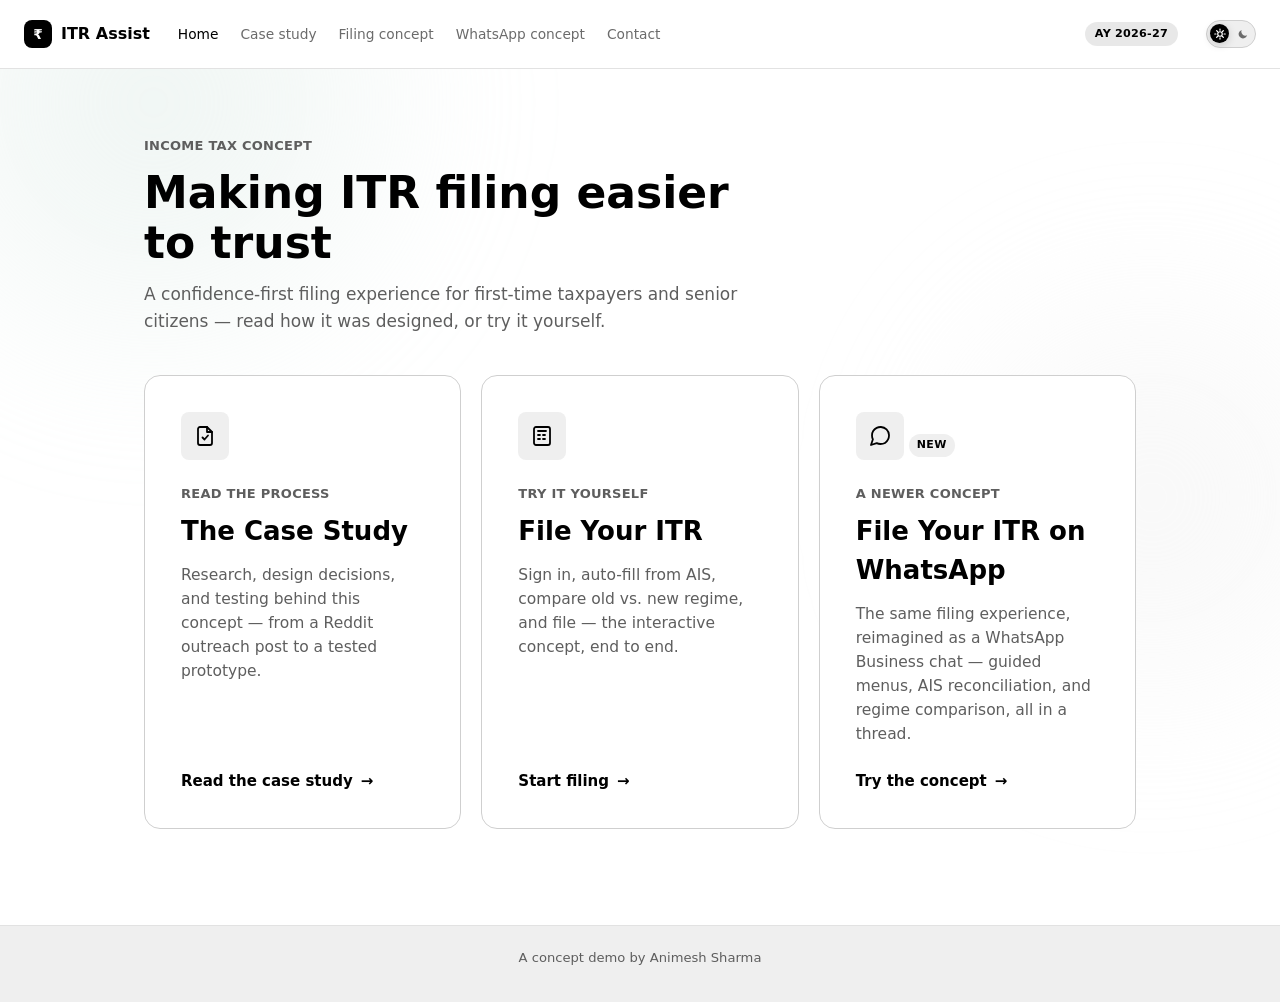
==== index.html @ 378cfa12 "Darken light-mode --soft so secondary text clears WCAG AA The light theme's --soft was #afafaf, givi" ====
<!doctype html>
<html lang="en">
  <head>
    <!-- Google tag (gtag.js) -->
    <script async src="https://www.googletagmanager.com/gtag/js?id=G-3SREKDHMC2"></script>
    <script>
      window.dataLayer = window.dataLayer || [];
      function gtag(){dataLayer.push(arguments);}
      gtag('js', new Date());
      gtag('config', 'G-3SREKDHMC2');
    </script>

    <meta charset="UTF-8" />
    <link rel="icon" href="/icon.png" type="image/png" />
    <meta name="viewport" content="width=device-width, initial-scale=1.0" />
    <meta name="description" content="ITR Assist — an Income Tax filing concept. Read the case study, or try the interactive filing demo." />
    <title>ITR Assist — Income Tax concept</title>
    <link rel="canonical" href="https://itrdemo.com/" />
    <meta property="og:type" content="website" />
    <meta property="og:title" content="ITR Assist — Income Tax concept" />
    <meta property="og:description" content="An Income Tax filing concept. Read the case study, or try the interactive filing demo." />
    <meta property="og:url" content="https://itrdemo.com/" />
    <meta property="og:image" content="https://itrdemo.com/icon.png" />
    <meta property="og:image:width" content="637" />
    <meta property="og:image:height" content="637" />

    <link rel="stylesheet" href="income-tax-demo.css?v=33" />
    <script>
      (function () {
        var saved = localStorage.getItem("itr-demo-theme");
        var theme = saved || (window.matchMedia("(prefers-color-scheme: dark)").matches ? "dark" : "light");
        if (theme === "dark") document.documentElement.setAttribute("data-theme", "dark");
      })();
    </script>
    <style>
      .landing-shell {
        width: 100%;
        flex: 1;
        max-width: 1040px;
        margin: 0 auto;
        padding: 64px 24px 96px;
        box-sizing: border-box;
      }
      .landing-intro {
        max-width: 620px;
        margin: 0 0 40px;
      }
      .landing-eyebrow {
        display: inline-block;
        font-size: 13px;
        font-weight: 600;
        letter-spacing: 0.02em;
        text-transform: uppercase;
        color: var(--muted);
        margin-bottom: 12px;
      }
      .landing-heading {
        font-size: clamp(32px, 4vw, 44px);
        line-height: 1.15;
        font-weight: 700;
        margin: 0 0 12px;
        color: var(--text);
      }
      .landing-body {
        font-size: 17px;
        line-height: 1.6;
        color: var(--muted);
        margin: 0;
      }
      .landing-grid {
        display: grid;
        grid-template-columns: 1fr 1fr 1fr;
        gap: 20px;
      }
      .landing-card-badge {
        display: inline-block;
        font-size: 11px;
        font-weight: 700;
        letter-spacing: 0.03em;
        text-transform: uppercase;
        color: var(--primary);
        background: var(--surface-2);
        padding: 3px 8px;
        border-radius: 999px;
        margin-bottom: 10px;
      }
      .landing-card {
        display: flex;
        flex-direction: column;
        justify-content: space-between;
        min-height: 320px;
        padding: 36px;
        border-radius: var(--radius-lg);
        border: 1.5px solid var(--border-strong);
        background: var(--surface);
        text-decoration: none;
        color: inherit;
        transition: transform 0.15s ease, border-color 0.15s ease, box-shadow 0.15s ease;
      }
      .landing-card:hover,
      .landing-card:focus-visible {
        transform: translateY(-2px);
        border-color: var(--primary);
        box-shadow: var(--shadow-1);
      }
      .landing-card-icon {
        display: inline-flex;
        align-items: center;
        justify-content: center;
        width: 48px;
        height: 48px;
        border-radius: var(--radius-md);
        background: var(--surface-2);
        color: var(--text);
        margin-bottom: 24px;
      }
      .landing-card-eyebrow {
        font-size: 13px;
        font-weight: 600;
        letter-spacing: 0.02em;
        text-transform: uppercase;
        color: var(--muted);
        margin: 0 0 8px;
      }
      .landing-card-title {
        font-size: 26px;
        font-weight: 700;
        margin: 0 0 12px;
        color: var(--text);
      }
      .landing-card-desc {
        font-size: 15.5px;
        line-height: 1.55;
        color: var(--muted);
        margin: 0 0 24px;
      }
      .landing-card-cta {
        display: inline-flex;
        align-items: center;
        gap: 8px;
        font-weight: 600;
        font-size: 15px;
        color: var(--text);
      }
      @media (max-width: 940px) {
        .landing-grid {
          grid-template-columns: 1fr 1fr;
        }
      }
      @media (max-width: 720px) {
        .landing-grid {
          grid-template-columns: 1fr;
        }
        .landing-shell {
          padding: 40px 20px 64px;
        }
      }
    </style>
  </head>
  <body>
    <a class="skip-link" href="#main-content">Skip to main content</a>
    <div class="ambient-field" aria-hidden="true">
      <span class="ambient-glow ambient-glow-a"></span>
      <span class="ambient-glow ambient-glow-b"></span>
    </div>

    <header class="site-header">
      <div class="site-header-inner">
        <span class="site-brand"><span class="site-brand-mark">₹</span>ITR Assist</span>
        <nav class="site-nav" aria-label="Primary">
          <a class="site-nav-link is-active" href="index.html">Home</a>
          <a class="site-nav-link" href="case-study.html">Case study</a>
          <a class="site-nav-link" href="filing.html">Filing concept</a>
          <a class="site-nav-link" href="whatsapp.html">WhatsApp concept</a>
          <a class="site-nav-link" href="mailto:animeshsharma23191@gmail.com">Contact</a>
        </nav>
        <span class="demo-ay-badge">AY 2026-27</span>
        <button type="button" class="theme-toggle" id="theme-toggle" aria-label="Switch to dark mode" aria-pressed="false">
          <span class="theme-toggle-track" aria-hidden="true">
            <span class="theme-toggle-icon theme-toggle-icon-sun"><svg viewBox="0 0 16 16" fill="none" stroke="currentColor" stroke-width="1.6" stroke-linecap="round"><circle cx="8" cy="8" r="3"></circle><path d="M8 1.3v1.6M8 13.1v1.6M2.6 8H1M15 8h-1.6M3.5 3.5l1.2 1.2M11.3 11.3l1.2 1.2M3.5 12.5l1.2-1.2M11.3 4.7l1.2-1.2"></path></svg></span>
            <span class="theme-toggle-icon theme-toggle-icon-moon"><svg viewBox="0 0 16 16" fill="currentColor"><path d="M13.5 9.8A5.6 5.6 0 0 1 6.2 2.5a5.8 5.8 0 1 0 7.3 7.3Z"></path></svg></span>
            <span class="theme-toggle-thumb"></span>
          </span>
        </button>
      </div>
    </header>

    <main id="main-content" class="site-main landing-shell">
      <div class="landing-intro">
        <span class="landing-eyebrow">Income Tax concept</span>
        <h1 class="landing-heading">Making ITR filing easier to trust</h1>
        <p class="landing-body">A confidence-first filing experience for first-time taxpayers and senior citizens — read how it was designed, or try it yourself.</p>
      </div>

      <div class="landing-grid">
        <a class="landing-card" href="case-study.html">
          <div>
            <span class="landing-card-icon" aria-hidden="true">
              <svg width="24" height="24" viewBox="0 0 24 24" fill="none" stroke="currentColor" stroke-width="1.8" stroke-linecap="round" stroke-linejoin="round"><path d="M14 3H7a2 2 0 0 0-2 2v14a2 2 0 0 0 2 2h10a2 2 0 0 0 2-2V8z"></path><path d="M14 3v5h5"></path><path d="M9.5 13.5l2 2 3.5-4"></path></svg>
            </span>
            <p class="landing-card-eyebrow">Read the process</p>
            <h2 class="landing-card-title">The Case Study</h2>
            <p class="landing-card-desc">Research, design decisions, and testing behind this concept — from a Reddit outreach post to a tested prototype.</p>
          </div>
          <span class="landing-card-cta">Read the case study <span aria-hidden="true">→</span></span>
        </a>

        <a class="landing-card" href="filing.html">
          <div>
            <span class="landing-card-icon" aria-hidden="true">
              <svg width="24" height="24" viewBox="0 0 24 24" fill="none" stroke="currentColor" stroke-width="1.8" stroke-linecap="round" stroke-linejoin="round"><rect x="4" y="3" width="16" height="18" rx="2"></rect><path d="M8 7h8M8 11h2m3 0h2m-7 4h2m3 0h2"></path></svg>
            </span>
            <p class="landing-card-eyebrow">Try it yourself</p>
            <h2 class="landing-card-title">File Your ITR</h2>
            <p class="landing-card-desc">Sign in, auto-fill from AIS, compare old vs. new regime, and file — the interactive concept, end to end.</p>
          </div>
          <span class="landing-card-cta">Start filing <span aria-hidden="true">→</span></span>
        </a>

        <a class="landing-card" href="whatsapp.html">
          <div>
            <span class="landing-card-icon" aria-hidden="true">
              <svg width="24" height="24" viewBox="0 0 24 24" fill="none" stroke="currentColor" stroke-width="1.8" stroke-linecap="round" stroke-linejoin="round"><path d="M21 11.5a8.38 8.38 0 0 1-.9 3.8 8.5 8.5 0 0 1-7.6 4.7 8.38 8.38 0 0 1-3.8-.9L3 21l1.9-5.7a8.38 8.38 0 0 1-.9-3.8 8.5 8.5 0 0 1 4.7-7.6 8.38 8.38 0 0 1 3.8-.9h.5a8.48 8.48 0 0 1 8 8v.5z"></path></svg>
            </span>
            <span class="landing-card-badge">New</span>
            <p class="landing-card-eyebrow">A newer concept</p>
            <h2 class="landing-card-title">File Your ITR on WhatsApp</h2>
            <p class="landing-card-desc">The same filing experience, reimagined as a WhatsApp Business chat — guided menus, AIS reconciliation, and regime comparison, all in a thread.</p>
          </div>
          <span class="landing-card-cta">Try the concept <span aria-hidden="true">→</span></span>
        </a>
      </div>
    </main>

    <footer class="site-footer">
      <p class="site-footer-inner">A concept demo by Animesh Sharma</p>
    </footer>

    <script src="scripts/theme-toggle.js" defer></script>
  </body>
</html>
---- income-tax-demo.css ----
:root {
  /* Uber design system — light (canvas) */
  --bg: #ffffff;
  --surface: #ffffff;
  --surface-2: #efefef;
  --surface-3: #f3f3f3;
  --text: #000000;
  --muted: #5e5e5e;
  /* Secondary label text. Was #afafaf, which read at 1.9-2.2:1 on --surface
     and --surface-2 — under half of WCAG AA. #6b6b6b clears AA on both
     (4.6:1 and 5.4:1), matching what dark mode's --soft already did. */
  --soft: #6b6b6b;
  --border: #e2e2e2;
  --border-strong: #cfcfcf;
  --primary: #000000;
  --primary-dark: #282828;
  --on-primary: #ffffff;
  --success: #0f8a4f;
  --success-bg: #e5f4ea;
  --on-success: #ffffff;
  --danger: #c0392b;
  --danger-bg: #fbeceb;
  --attention: #000000;
  --attention-bg: #f3f3f3;
  --link: #0000ee;
  /* Shared signal color for the interactive concept pages (case study + filing) —
     kept distinct from the monochrome --primary used by the landing page's own chrome. */
  --accent: #1f5c52;
  --accent-ink: #f1f7f4;
  --accent-soft: #dceae5;
  --attn: #8a611a;
  --attn-soft: #f1e4c7;
  --radius-lg: 16px;
  --radius-md: 8px;
  --radius-pill: 999px;
  --radius-pill-tab: 36px;
  --shadow-1: 0 4px 16px rgba(0, 0, 0, 0.12);
  --shadow-2: 0 4px 16px rgba(0, 0, 0, 0.16);
  --shadow-3: 0 2px 8px rgba(0, 0, 0, 0.16);
  --shadow: var(--shadow-2);
  --font-sans: Inter, ui-sans-serif, system-ui, -apple-system, "Segoe UI", sans-serif;
  --font-mono: ui-monospace, "SF Mono", "IBM Plex Mono", Menlo, Consolas, monospace;
}

:root[data-theme="dark"] {
  /* Polarity-flip: ink becomes the canvas, canvas becomes the ink */
  --bg: #000000;
  --surface: #000000;
  --surface-2: #1a1a1a;
  --surface-3: #222222;
  --text: #ffffff;
  --muted: #afafaf;
  --soft: #7a7a7a;
  --border: #686868;
  --border-strong: #787878;
  --primary: #ffffff;
  --primary-dark: #e2e2e2;
  --on-primary: #000000;
  --success: #3ddc84;
  --success-bg: rgba(61, 220, 132, 0.14);
  --on-success: #06301a;
  --danger: #ff6b6b;
  --danger-bg: rgba(255, 107, 107, 0.14);
  --attention: #ffffff;
  --attention-bg: #222222;
  --link: #7fa0ff;
  --accent: #57b79c;
  --accent-ink: #08120f;
  --accent-soft: rgba(87, 183, 156, 0.14);
  --attn: #dfae58;
  --attn-soft: rgba(223, 174, 88, 0.14);
  --shadow-1: 0 4px 16px rgba(0, 0, 0, 0.5);
  --shadow-2: 0 4px 16px rgba(0, 0, 0, 0.6);
  --shadow-3: 0 2px 8px rgba(0, 0, 0, 0.6);
  --shadow: var(--shadow-2);
}

.demo-heading,
.demo-eyebrow,
h1,
h2,
h3 {
  font-feature-settings: "ss01" 1;
}

* {
  box-sizing: border-box;
}

html,
body {
  min-height: 100%;
}

body {
  display: flex;
  flex-direction: column;
  min-height: 100vh;
  margin: 0;
  background: var(--bg);
  color: var(--text);
  font-family: var(--font-sans);
  line-height: 1.5;
}

.site-main {
  flex: 1 0 auto;
  width: 100%;
}

.site-footer {
  flex-shrink: 0;
}

a {
  color: var(--link);
  text-decoration: none;
}

a:hover,
a:focus-visible {
  text-decoration: underline;
}

/* Ambient background — one shared, quiet drifting-glow treatment used behind every
   content page, so the site reads as one thing instead of three different backgrounds. */
.ambient-field {
  position: fixed;
  inset: 0;
  z-index: -1;
  overflow: hidden;
  pointer-events: none;
}

.ambient-glow {
  position: absolute;
  border-radius: 50%;
  filter: blur(60px);
  opacity: 0.5;
}

.ambient-glow-a {
  width: 52vw;
  height: 52vw;
  left: -14vw;
  top: -18vw;
  background: radial-gradient(circle, var(--accent-soft) 0%, transparent 70%);
  animation: ambient-drift-a 34s ease-in-out infinite;
}

.ambient-glow-b {
  width: 44vw;
  height: 44vw;
  right: -12vw;
  top: 24vh;
  background: radial-gradient(circle, var(--surface-2) 0%, transparent 70%);
  animation: ambient-drift-b 40s ease-in-out infinite;
}

@keyframes ambient-drift-a {
  0%,
  100% {
    transform: translate(0, 0) scale(1);
  }
  50% {
    transform: translate(3vw, 4vw) scale(1.08);
  }
}

@keyframes ambient-drift-b {
  0%,
  100% {
    transform: translate(0, 0) scale(1);
  }
  50% {
    transform: translate(-3vw, -3vw) scale(1.05);
  }
}

@media (prefers-reduced-motion: reduce) {
  .ambient-glow {
    animation: none;
  }
}

/* Site header — the simulated product's own chrome */
.site-header {
  position: sticky;
  top: 0;
  z-index: 20;
  border-bottom: 1px solid var(--border);
  background: var(--surface);
}

.site-header-inner {
  display: flex;
  align-items: center;
  justify-content: space-between;
  gap: 28px;
  padding: 20px 24px;
}

.site-brand {
  display: flex;
  flex-shrink: 0;
  align-items: center;
  gap: 9px;
  color: var(--text);
  font-size: 1rem;
  font-weight: 700;
}

.site-brand-mark {
  display: flex;
  align-items: center;
  justify-content: center;
  width: 28px;
  height: 28px;
  border-radius: 8px;
  background: var(--primary);
  color: var(--on-primary);
  font-size: 0.85rem;
  font-weight: 700;
}

.site-nav {
  display: flex;
  flex: 1;
  gap: 22px;
}

.site-nav-link {
  color: var(--soft);
  font-size: 0.86rem;
  font-weight: 500;
}

.site-nav-link.is-active {
  color: var(--text);
}

.demo-ay-badge {
  flex-shrink: 0;
  padding: 4px 10px;
  border-radius: 999px;
  background: color-mix(in srgb, var(--primary) 9%, transparent);
  color: var(--primary);
  font-size: 0.7rem;
  font-weight: 700;
  letter-spacing: 0.02em;
  white-space: nowrap;
}

.theme-toggle {
  /* Geometry has ONE free pair of numbers: the outer width and height. The
     thumb is derived from them, because the space it actually has to sit in is
     the height minus the border and padding on both sides. Hardcoding --thumb
     as a third independent number is what kept making it overhang the pill. */
  --toggle-w: 50px;
  --toggle-h: 28px;
  --toggle-border: 1.5px;
  --toggle-pad: 3px;
  --toggle-inset: calc(var(--toggle-border) + var(--toggle-pad));
  --track-w: calc(var(--toggle-w) - 2 * var(--toggle-inset));
  --thumb: calc(var(--toggle-h) - 2 * var(--toggle-inset));
  display: flex;
  flex-shrink: 0;
  align-items: center;
  width: var(--toggle-w);
  height: var(--toggle-h);
  padding: var(--toggle-pad);
  box-sizing: border-box;
  border: var(--toggle-border) solid var(--border-strong);
  border-radius: var(--radius-pill);
  background: var(--surface-2);
  cursor: pointer;
  transition: border-color 140ms ease, background 140ms ease;
}

.theme-toggle:hover,
.theme-toggle:focus-visible {
  border-color: var(--primary);
  outline: 0;
}

.theme-toggle-track {
  position: relative;
  display: flex;
  align-items: center;
  justify-content: space-between;
  width: 100%;
  height: 100%;
}

.theme-toggle-icon {
  position: relative;
  z-index: 1;
  display: flex;
  align-items: center;
  justify-content: center;
  width: var(--thumb);
  height: 100%;
  color: var(--soft);
  transition: color 140ms ease;
}

.theme-toggle-icon svg {
  width: 12px;
  height: 12px;
}

.theme-toggle-thumb {
  position: absolute;
  top: 0;
  left: 0;
  width: var(--thumb);
  height: var(--thumb);
  border-radius: 50%;
  background: var(--primary);
  box-shadow: var(--shadow-3);
  transition: transform 180ms ease, background 140ms ease;
}

/* Travel is the track's own width minus the thumb, so the thumb lands flush
   against the inside of the pill instead of past it. */
.theme-toggle[aria-pressed="true"] .theme-toggle-thumb {
  transform: translateX(calc(var(--track-w) - var(--thumb)));
}

.theme-toggle[aria-pressed="false"] .theme-toggle-icon-sun,
.theme-toggle[aria-pressed="true"] .theme-toggle-icon-moon {
  color: var(--on-primary);
}

/* Site header — responsive: collapse to fit narrow viewports so nothing
   (the toggle, Contact) gets pushed off-screen. Lost in an earlier cleanup
   pass and restored here. */
@media (max-width: 700px) {
  .site-nav-link:not(.is-active) {
    display: none;
  }
}

@media (max-width: 480px) {
  .site-header-inner {
    gap: 10px;
    padding: 12px 14px;
  }
  .site-nav {
    display: none;
  }
  .demo-ay-badge {
    padding: 4px 8px;
    font-size: 0.62rem;
  }
  .theme-toggle {
    --toggle-w: 44px;
    --toggle-h: 24px;
  }
  .theme-toggle-icon svg {
    width: 10px;
    height: 10px;
  }
}

/* Site footer */
.site-footer {
  border-top: 1px solid var(--border);
  background: var(--surface-2);
  padding: 22px 20px 34px;
}

.site-footer-inner {
  max-width: 1120px;
  margin: 0 auto;
  color: var(--muted);
  font-size: 0.82rem;
  text-align: center;
}

/* Skip link — shared across every page for keyboard/screen-reader users */
.skip-link {
  position: absolute;
  left: -9999px;
  top: 0;
  z-index: 100;
  padding: 10px 16px;
  border-radius: 0 0 var(--radius-md) 0;
  background: var(--primary);
  color: var(--on-primary);
  font-size: 0.85rem;
  font-weight: 600;
  text-decoration: none;
}

.skip-link:focus {
  left: 0;
}

/* Feedback form fields (whatsapp.html) */
.demo-input-row {
  display: grid;
  gap: 6px;
  margin-bottom: 14px;
}

.demo-input-row label {
  color: var(--muted);
  font-size: 0.78rem;
  font-weight: 500;
}

.demo-input-row input {
  min-height: 48px;
  padding: 0 14px;
  border: 1.5px solid var(--border-strong);
  border-radius: var(--radius-md);
  background: var(--surface);
  color: var(--text);
  font: inherit;
  font-size: 0.94rem;
}

.demo-input-row input:focus-visible {
  border-color: var(--primary);
  outline: 0;
}

.demo-input-row input.is-invalid {
  border-color: var(--attention);
}

/* Buttons — shared by the whatsapp.html feedback form */
.demo-btn {
  display: inline-flex;
  align-items: center;
  justify-content: center;
  width: 100%;
  min-height: 52px;
  padding: 0 20px;
  border: 1.5px solid var(--border-strong);
  border-radius: var(--radius-lg);
  background: var(--surface);
  color: var(--text);
  font: inherit;
  font-size: 0.96rem;
  font-weight: 700;
  cursor: pointer;
  transition: border-color 140ms ease, background 140ms ease, opacity 140ms ease, transform 140ms ease;
}

.demo-btn.is-primary {
  border-color: var(--primary);
  background: var(--primary);
  color: var(--on-primary);
}

.demo-btn.is-primary:hover,
.demo-btn.is-primary:focus-visible {
  background: var(--primary-dark);
  border-color: var(--primary-dark);
  outline: 0;
}

.demo-btn.is-quiet {
  border-color: transparent;
  background: transparent;
  color: var(--muted);
  font-weight: 500;
}

.demo-btn.is-quiet:hover,
.demo-btn.is-quiet:focus-visible {
  color: var(--primary);
  outline: 0;
}

.demo-btn:active {
  transform: scale(0.985);
}

.demo-btn:disabled {
  opacity: 0.5;
  cursor: not-allowed;
}

.demo-feedback {
  padding: 24px;
  border: 1px solid var(--border);
  border-radius: var(--radius-lg);
  background: var(--surface-2);
}

.demo-feedback-label {
  margin: 0 0 10px;
  font-size: 0.88rem;
  font-weight: 700;
}

.demo-feedback-label span {
  color: var(--soft);
  font-weight: 400;
}

.feedback-tags {
  display: flex;
  flex-wrap: wrap;
  gap: 8px;
  margin-bottom: 22px;
}

.feedback-tag {
  padding: 8px 16px;
  border: 1.5px solid var(--border-strong);
  border-radius: var(--radius-pill);
  background: var(--surface);
  color: var(--muted);
  font: inherit;
  font-size: 0.82rem;
  font-weight: 500;
  cursor: pointer;
  transition: border-color 140ms ease, background 140ms ease, color 140ms ease;
}

.feedback-tag:hover,
.feedback-tag:focus-visible {
  border-color: var(--primary);
  color: var(--text);
  outline: 0;
}

.feedback-tag.is-active {
  border-color: var(--primary);
  background: var(--primary);
  color: var(--on-primary);
}

.demo-feedback textarea {
  width: 100%;
  min-height: 96px;
  margin-bottom: 14px;
  padding: 12px 14px;
  border: 1.5px solid var(--border-strong);
  border-radius: var(--radius-md);
  background: var(--surface);
  color: var(--text);
  font: inherit;
  font-size: 0.9rem;
  resize: vertical;
}

.demo-feedback textarea:focus-visible {
  border-color: var(--primary);
  outline: 0;
}

.feedback-actions {
  display: flex;
  flex-wrap: wrap;
  gap: 10px;
}

.feedback-actions .demo-btn {
  width: auto;
  min-height: 44px;
  padding: 0 22px;
}

.demo-thanks {
  display: none;
  margin-top: 14px;
  padding: 12px 14px;
  border-radius: var(--radius-lg);
  background: var(--surface);
  color: var(--text);
  font-size: 0.86rem;
  font-weight: 500;
}

.demo-thanks.is-visible {
  display: block;
}
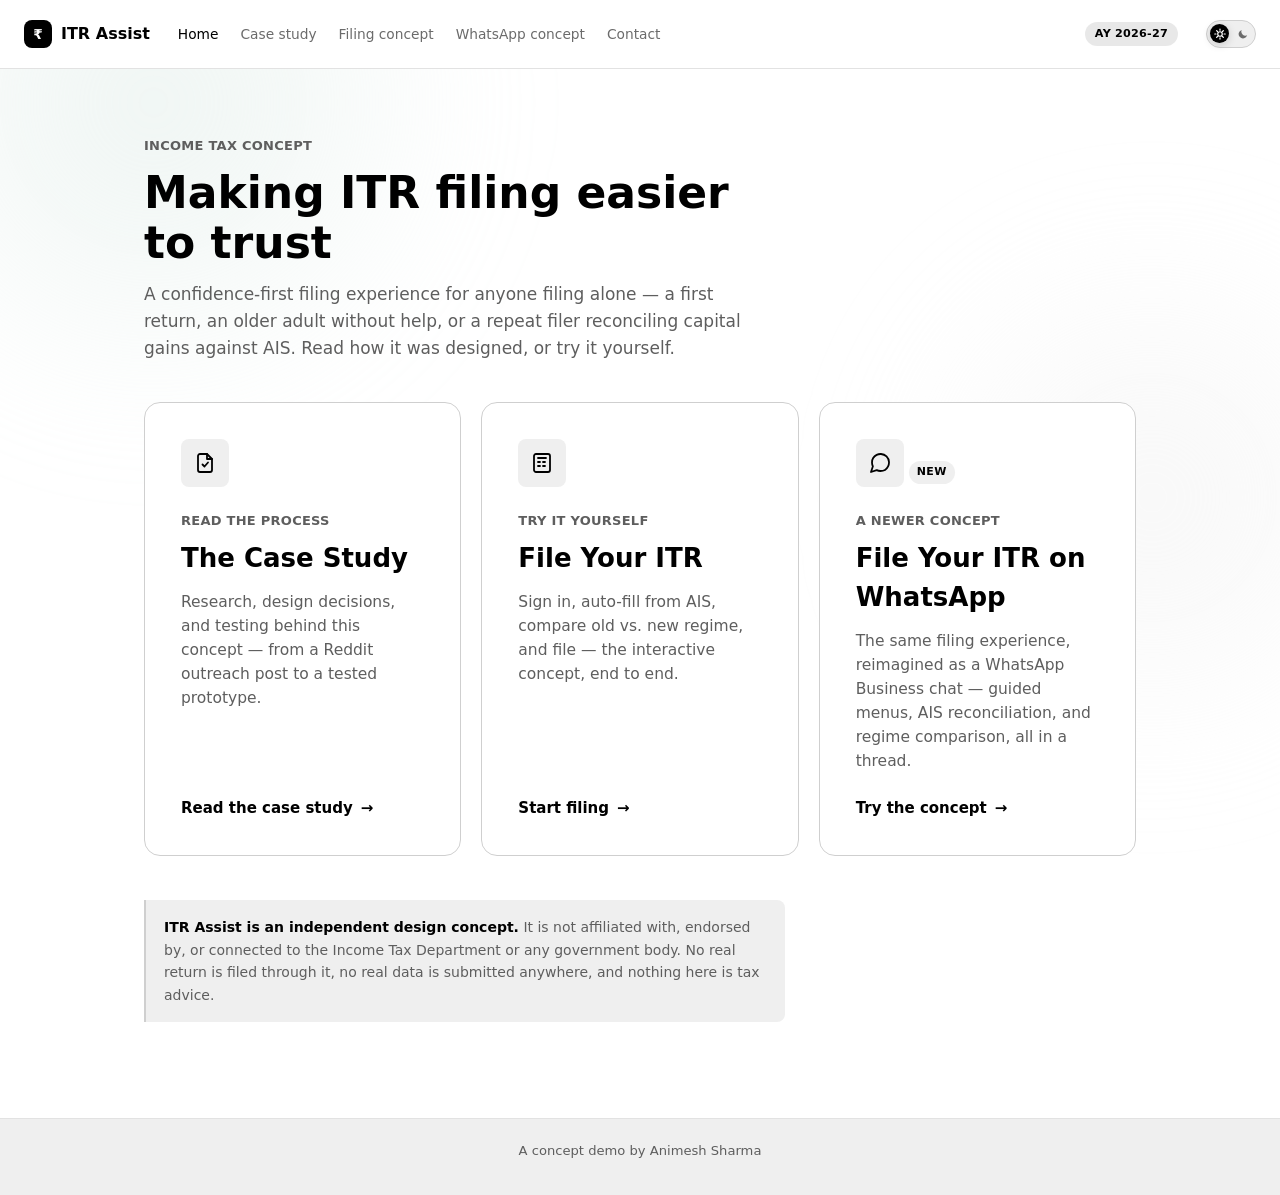
==== commit 33bbcb49: "Present the site as an independent concept, and sync the case study The case study had fallen behind" ====
--- a/index.html
+++ b/index.html
@@ -1,30 +1,27 @@
 <!doctype html>
 <html lang="en">
   <head>
-    <!-- Google tag (gtag.js) -->
-    <script async src="https://www.googletagmanager.com/gtag/js?id=G-3SREKDHMC2"></script>
-    <script>
-      window.dataLayer = window.dataLayer || [];
-      function gtag(){dataLayer.push(arguments);}
-      gtag('js', new Date());
-      gtag('config', 'G-3SREKDHMC2');
-    </script>
+    <!-- Google Analytics — shared include, see scripts/analytics.js -->
+    <script src="scripts/analytics.js" defer></script>
 
     <meta charset="UTF-8" />
     <link rel="icon" href="/icon.png" type="image/png" />
     <meta name="viewport" content="width=device-width, initial-scale=1.0" />
     <meta name="description" content="ITR Assist — an Income Tax filing concept. Read the case study, or try the interactive filing demo." />
     <title>ITR Assist — Income Tax concept</title>
-    <link rel="canonical" href="https://itrdemo.com/" />
-    <meta property="og:type" content="website" />
+    <link rel="canonical" href="https://www.itrdemo.com/" />
     <meta property="og:title" content="ITR Assist — Income Tax concept" />
     <meta property="og:description" content="An Income Tax filing concept. Read the case study, or try the interactive filing demo." />
-    <meta property="og:url" content="https://itrdemo.com/" />
-    <meta property="og:image" content="https://itrdemo.com/icon.png" />
-    <meta property="og:image:width" content="637" />
-    <meta property="og:image:height" content="637" />
-
-    <link rel="stylesheet" href="income-tax-demo.css?v=33" />
+    <meta property="og:url" content="https://www.itrdemo.com/" />
+    <meta property="og:type" content="website" />
+    <meta property="og:image" content="https://www.itrdemo.com/og-image.png" />
+    <meta property="og:image:width" content="1200" />
+    <meta property="og:image:height" content="630" />
+    <meta property="og:image:alt" content="ITR Assist concept — a live-updating estimated refund of ₹63,536 beside reconciled AIS entries." />
+    <meta name="twitter:card" content="summary_large_image" />
+    <meta name="twitter:image:alt" content="ITR Assist concept — a live-updating estimated refund of ₹63,536 beside reconciled AIS entries." />
+
+    <link rel="stylesheet" href="income-tax-demo.css?v=34" />
     <script>
       (function () {
         var saved = localStorage.getItem("itr-demo-theme");
@@ -140,6 +137,20 @@
         gap: 8px;
         font-weight: 600;
         font-size: 15px;
+        color: var(--text);
+      }
+      .landing-disclaimer {
+        max-width: 72ch;
+        margin: 44px 0 0;
+        padding: 16px 18px;
+        border-left: 2px solid var(--border-strong);
+        border-radius: 0 var(--radius-md) var(--radius-md) 0;
+        background: var(--surface-2);
+        color: var(--muted);
+        font-size: 14px;
+        line-height: 1.6;
+      }
+      .landing-disclaimer strong {
         color: var(--text);
       }
       @media (max-width: 940px) {
@@ -189,7 +200,7 @@
       <div class="landing-intro">
         <span class="landing-eyebrow">Income Tax concept</span>
         <h1 class="landing-heading">Making ITR filing easier to trust</h1>
-        <p class="landing-body">A confidence-first filing experience for first-time taxpayers and senior citizens — read how it was designed, or try it yourself.</p>
+        <p class="landing-body">A confidence-first filing experience for anyone filing alone — a first return, an older adult without help, or a repeat filer reconciling capital gains against AIS. Read how it was designed, or try it yourself.</p>
       </div>
 
       <div class="landing-grid">
@@ -230,6 +241,8 @@
           <span class="landing-card-cta">Try the concept <span aria-hidden="true">→</span></span>
         </a>
       </div>
+
+      <p class="landing-disclaimer"><strong>ITR Assist is an independent design concept.</strong> It is not affiliated with, endorsed by, or connected to the Income Tax Department or any government body. No real return is filed through it, no real data is submitted anywhere, and nothing here is tax advice.</p>
     </main>
 
     <footer class="site-footer">
--- a/income-tax-demo.css
+++ b/income-tax-demo.css
@@ -50,7 +50,9 @@
   --surface-3: #222222;
   --text: #ffffff;
   --muted: #afafaf;
-  --soft: #7a7a7a;
+  /* Was #7a7a7a, which read at 4.05:1 on --surface-2 — just under AA.
+     Dark mode needs --soft lighter, the mirror of light mode's fix. */
+  --soft: #8a8a8a;
   --border: #686868;
   --border-strong: #787878;
   --primary: #ffffff;
